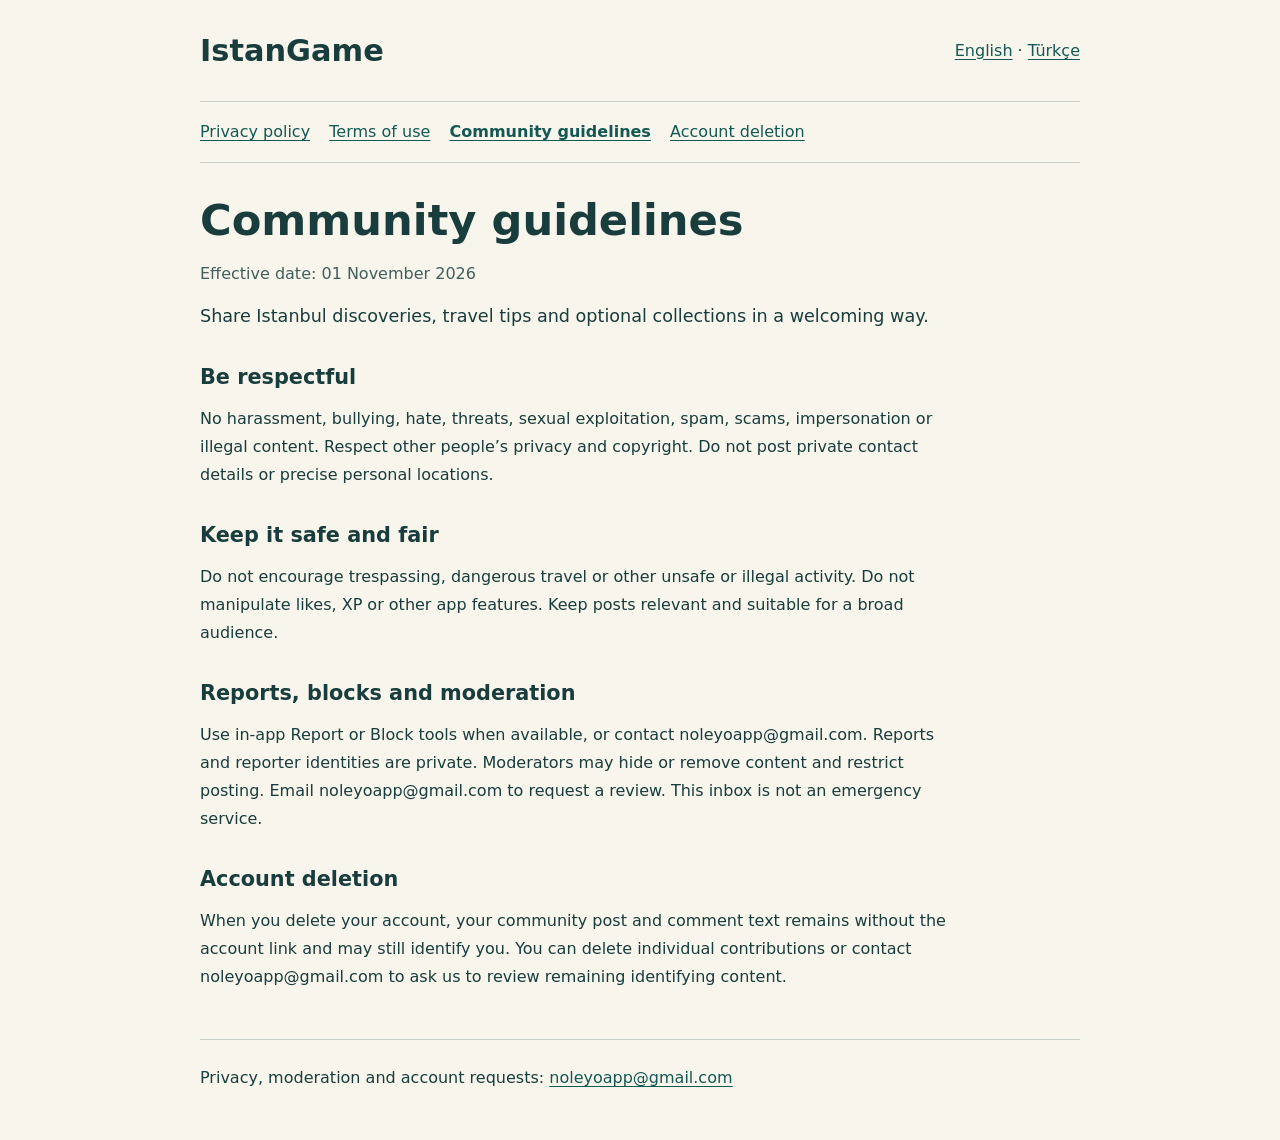
==== en/community.html @ fb1da009 "Publish IstanGame policy pages" ====
<!doctype html>
<html lang="en" dir="ltr">
<head>
<meta charset="utf-8">
<meta name="viewport" content="width=device-width,initial-scale=1">
<meta http-equiv="Content-Security-Policy" content="default-src 'none'; style-src 'self'; base-uri 'none'; form-action 'none'">

<title>Community guidelines · IstanGame</title>
<link rel="stylesheet" href="../style.css">
</head>
<body>
<header><bdi class="brand" dir="ltr">IstanGame</bdi><div class="languages"><a lang="en" hreflang="en" href="../en/community.html">English</a> · <a lang="tr" hreflang="tr" href="../tr/community.html">Türkçe</a></div></header>

<nav aria-label="IstanGame policies"><a href="privacy.html">Privacy policy</a>
<a href="terms.html">Terms of use</a>
<a href="community.html" aria-current="page">Community guidelines</a>
<a href="delete-account.html">Account deletion</a></nav>
<main>
<h1>Community guidelines</h1>
<p class="date">Effective date: 01 November 2026</p>
<p class="intro">Share Istanbul discoveries, travel tips and optional collections in a welcoming way.</p>
<section>
<h2>Be respectful</h2>
<p>No harassment, bullying, hate, threats, sexual exploitation, spam, scams, impersonation or illegal content. Respect other people’s privacy and copyright. Do not post private contact details or precise personal locations.</p>
</section>
<section>
<h2>Keep it safe and fair</h2>
<p>Do not encourage trespassing, dangerous travel or other unsafe or illegal activity. Do not manipulate likes, XP or other app features. Keep posts relevant and suitable for a broad audience.</p>
</section>
<section>
<h2>Reports, blocks and moderation</h2>
<p>Use in-app Report or Block tools when available, or contact noleyoapp@gmail.com. Reports and reporter identities are private. Moderators may hide or remove content and restrict posting. Email noleyoapp@gmail.com to request a review. This inbox is not an emergency service.</p>
</section>
<section>
<h2>Account deletion</h2>
<p>When you delete your account, your community post and comment text remains without the account link and may still identify you. You can delete individual contributions or contact noleyoapp@gmail.com to ask us to review remaining identifying content.</p>
</section>
</main>
<footer>Privacy, moderation and account requests: <a href="mailto:noleyoapp%40gmail.com">noleyoapp@gmail.com</a></footer>
</body>
</html>
---- style.css ----
:root {
  color-scheme: light;
  font:
    100%/1.75 system-ui,
    sans-serif;
  color: #183d3c;
  background: #f8f5ec;
}
* {
  box-sizing: border-box;
}
body {
  max-inline-size: 58rem;
  margin: auto;
  padding: 1.5rem;
}
header {
  display: flex;
  align-items: center;
  justify-content: space-between;
  gap: 1rem;
  flex-wrap: wrap;
}
.brand {
  font-size: 1.9rem;
  font-weight: 800;
}
a {
  color: #145853;
  text-underline-offset: 0.2em;
  overflow-wrap: anywhere;
}
a:focus-visible {
  outline: 3px solid #a25300;
  outline-offset: 4px;
}
nav {
  display: flex;
  flex-wrap: wrap;
  gap: 0.6rem 1.2rem;
  margin-block: 1.5rem 2rem;
  padding-block: 1rem;
  border-block: 1px solid #c6d2c9;
}
[aria-current='page'] {
  font-weight: 800;
}
main {
  max-inline-size: 48rem;
}
h1 {
  font-size: clamp(1.9rem, 5vw, 2.7rem);
  line-height: 1.2;
  margin-block-end: 0.5rem;
}
h2 {
  font-size: 1.3rem;
  line-height: 1.4;
  margin-block: 2rem 0.5rem;
}
p {
  margin-block: 0.8rem;
  overflow-wrap: anywhere;
}
.intro {
  font-size: 1.1rem;
}
.date {
  color: #425e5c;
}
.draft {
  background: #fff0c9;
  border-inline-start: 0.3rem solid #935b06;
  padding: 1rem;
  margin-block: 1.3rem;
  color: #593807;
  font-weight: 650;
}
li {
  margin-block: 0.7rem;
}
footer {
  border-block-start: 1px solid #c6d2c9;
  margin-block-start: 3rem;
  padding-block: 1.5rem;
  overflow-wrap: anywhere;
}
@media print {
  body {
    max-inline-size: none;
    background: white;
    color: black;
  }
  nav,
  .languages {
    display: none;
  }
}
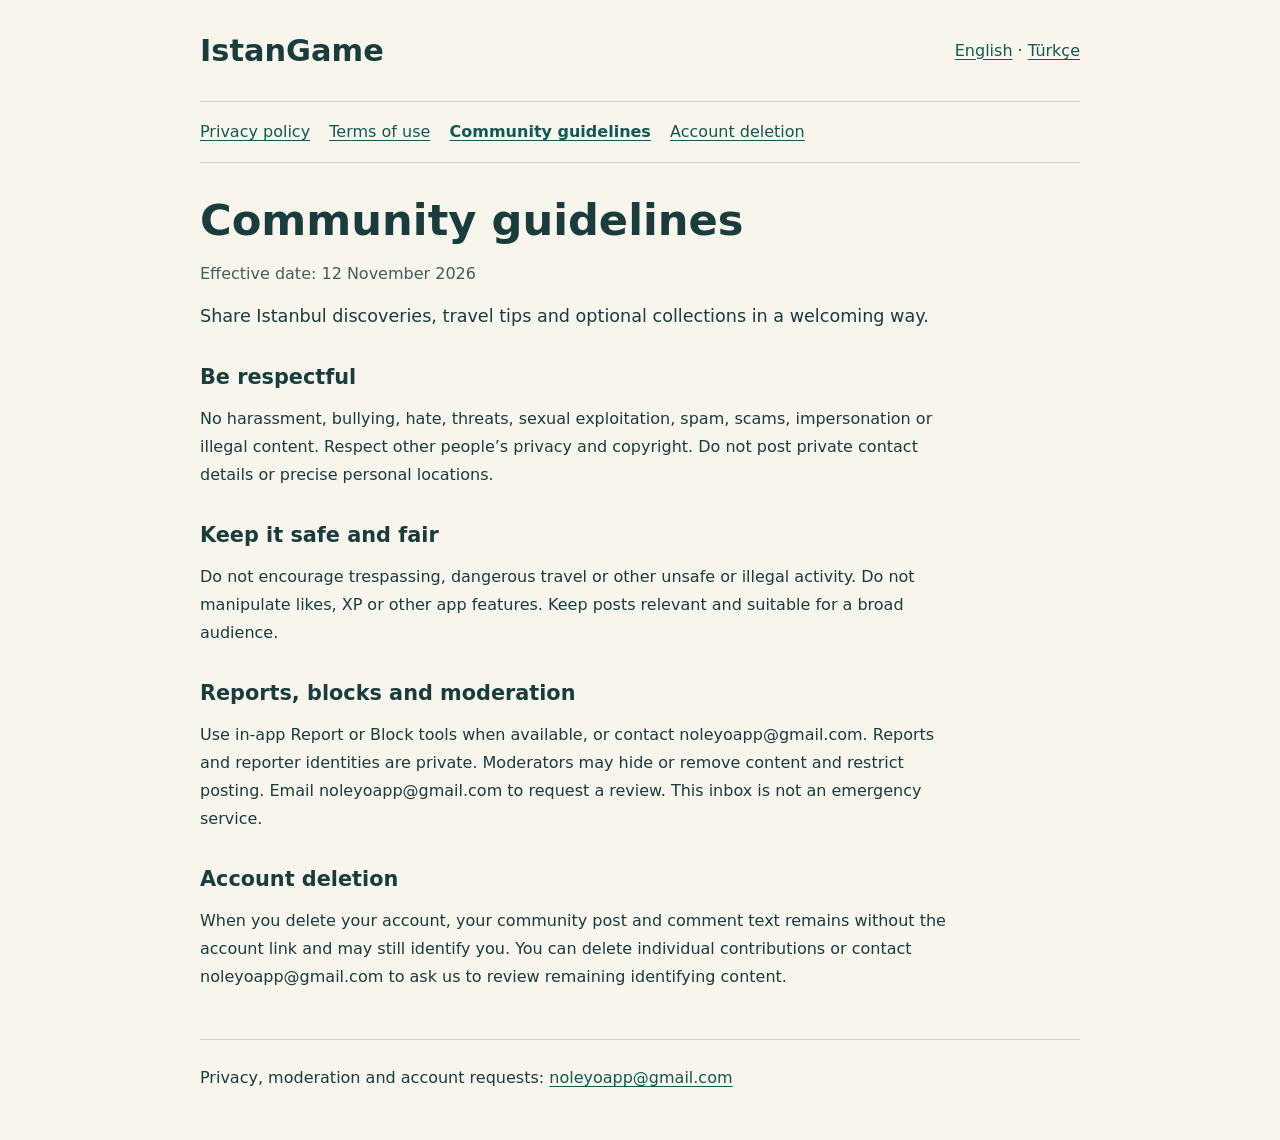
==== commit 92d06719: "Set policy effective dates to November 12" ====
--- a/en/community.html
+++ b/en/community.html
@@ -17,7 +17,7 @@
 <a href="delete-account.html">Account deletion</a></nav>
 <main>
 <h1>Community guidelines</h1>
-<p class="date">Effective date: 01 November 2026</p>
+<p class="date">Effective date: 12 November 2026</p>
 <p class="intro">Share Istanbul discoveries, travel tips and optional collections in a welcoming way.</p>
 <section>
 <h2>Be respectful</h2>
